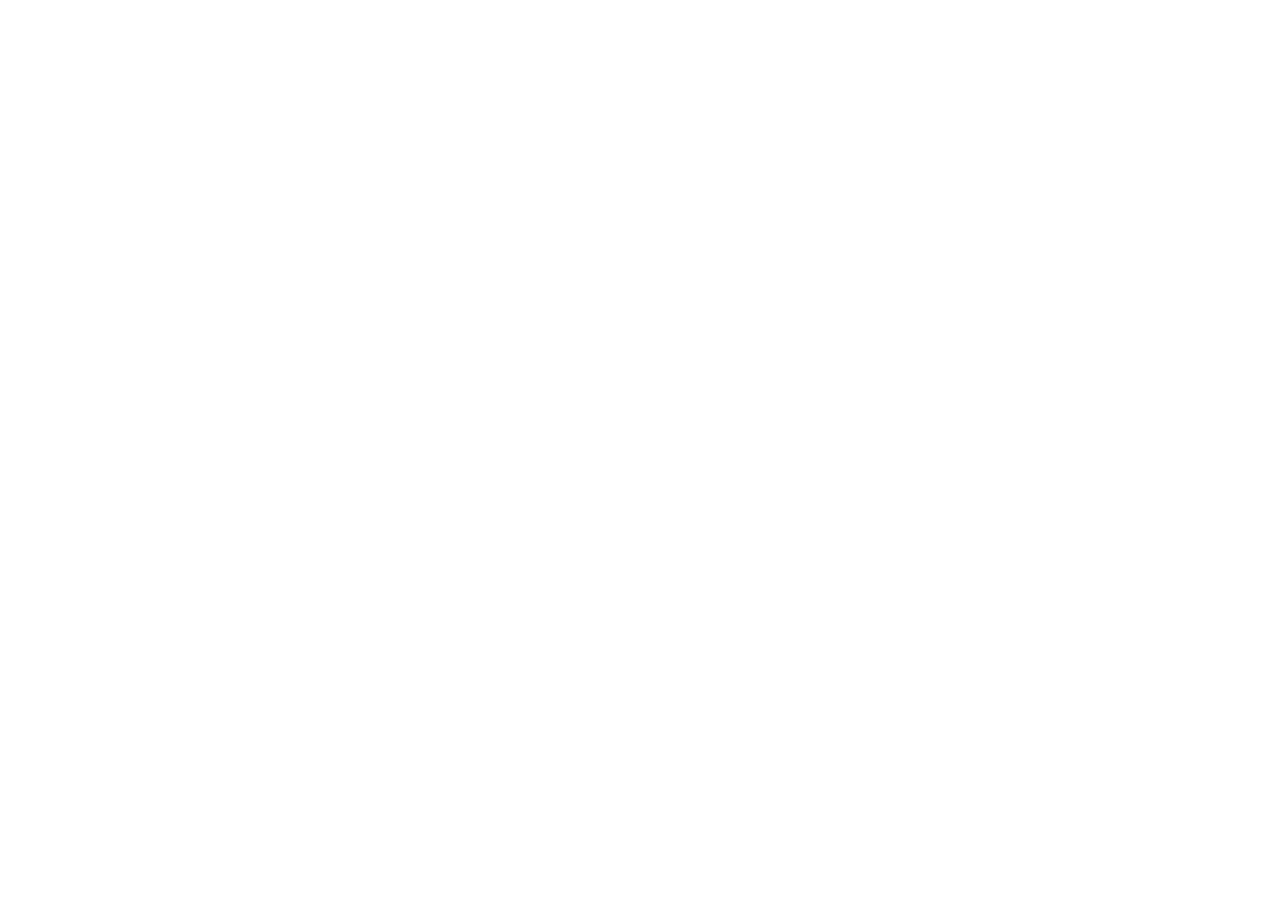
==== index.html @ fedc886f "Add SKIN OS index (truncated test)" ====
<!DOCTYPE html>
<html lang="en">
<head>
<meta charset="UTF-8">
<meta name="viewport" content="width=device-width, initial-scale=1.0">
<title>SKIN OS — Startup Operating System</title>
<link href="https://fonts.googleapis.com/css2?family=DM+Mono:wght@300;400;500&family=Cormorant+Garamond:ital,wght@0,400;0,600;1,400;1,600&family=Syne:wght@400;500;600;700;800&display=swap" rel="stylesheet">
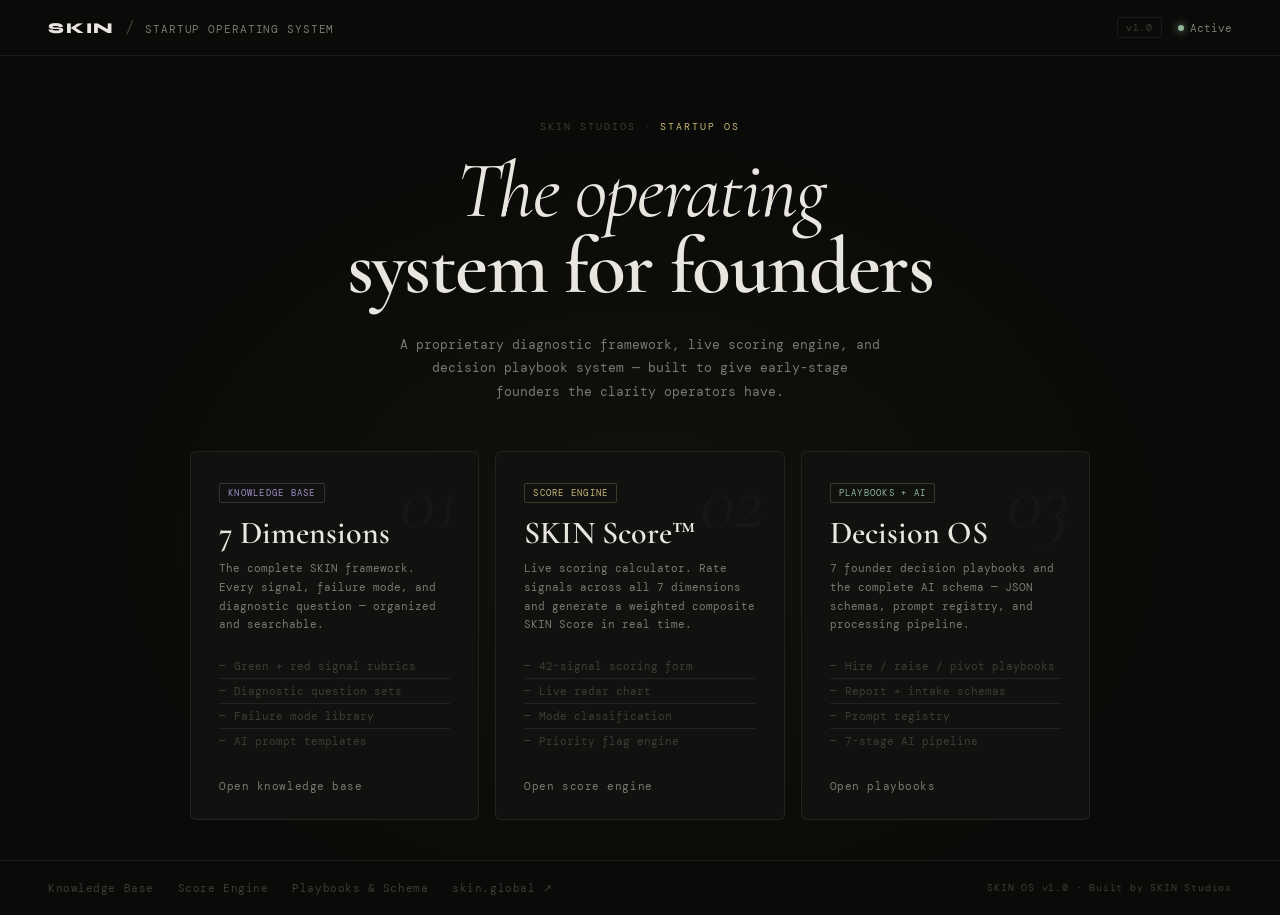
==== commit 368aca75: "Added SKIN OS v1.0" ====
--- a/index.html
+++ b/index.html
@@ -5,3 +5,270 @@
 <meta name="viewport" content="width=device-width, initial-scale=1.0">
 <title>SKIN OS — Startup Operating System</title>
 <link href="https://fonts.googleapis.com/css2?family=DM+Mono:wght@300;400;500&family=Cormorant+Garamond:ital,wght@0,400;0,600;1,400;1,600&family=Syne:wght@400;500;600;700;800&display=swap" rel="stylesheet">
+<style>
+:root {
+  --bg: #0a0a08;
+  --bg2: #111110;
+  --bg3: #1a1a18;
+  --border: rgba(255,255,255,0.07);
+  --border-h: rgba(255,255,255,0.15);
+  --text: #e8e6df;
+  --text-muted: #7a786f;
+  --text-dim: #3d3c38;
+  --accent: #c8b87a;
+  --accent2: #8fb89a;
+  --accent3: #a08fc8;
+  --mono: 'DM Mono', monospace;
+  --serif: 'Cormorant Garamond', serif;
+  --sans: 'Syne', sans-serif;
+}
+*, *::before, *::after { box-sizing: border-box; margin: 0; padding: 0; }
+
+body {
+  background: var(--bg);
+  color: var(--text);
+  font-family: var(--mono);
+  min-height: 100vh;
+  display: flex;
+  flex-direction: column;
+}
+
+/* ── TOPBAR ── */
+.topbar {
+  display: flex; align-items: center; justify-content: space-between;
+  padding: 0 48px; height: 56px;
+  border-bottom: 1px solid var(--border);
+  flex-shrink: 0;
+}
+.brand { display: flex; align-items: baseline; gap: 10px; }
+.brand .logo { font-family: var(--sans); font-weight: 800; font-size: 15px; letter-spacing: 0.12em; }
+.brand .sep { color: var(--text-dim); }
+.brand .label { font-size: 11px; color: var(--text-muted); letter-spacing: 0.08em; text-transform: uppercase; }
+.topbar-meta { display: flex; align-items: center; gap: 16px; }
+.meta-tag { font-size: 10px; color: var(--text-dim); border: 1px solid var(--border); padding: 3px 8px; border-radius: 2px; letter-spacing: 0.08em; }
+.status { display: flex; align-items: center; gap: 6px; font-size: 11px; color: var(--text-muted); }
+.status-dot { width: 6px; height: 6px; border-radius: 50%; background: var(--accent2); box-shadow: 0 0 8px var(--accent2); animation: pulse 2.5s ease-in-out infinite; }
+@keyframes pulse { 0%,100%{opacity:1} 50%{opacity:.3} }
+
+/* ── HERO ── */
+.hero {
+  flex: 1; display: flex; flex-direction: column;
+  align-items: center; justify-content: center;
+  padding: 64px 48px 40px;
+  text-align: center;
+  position: relative; overflow: hidden;
+}
+
+.hero::before {
+  content: '';
+  position: absolute; inset: 0;
+  background: radial-gradient(ellipse at 50% 60%, rgba(200,184,122,0.04) 0%, transparent 60%);
+  pointer-events: none;
+}
+
+.hero-eyebrow {
+  font-family: var(--mono); font-size: 10px; letter-spacing: 0.2em;
+  color: var(--text-dim); text-transform: uppercase; margin-bottom: 20px;
+}
+.hero-eyebrow span { color: var(--accent); }
+
+.hero-title {
+  font-family: var(--serif); font-size: 80px; font-weight: 400;
+  font-style: italic; line-height: 0.95;
+  letter-spacing: -0.02em; margin-bottom: 28px;
+  position: relative; z-index: 1;
+}
+
+.hero-title strong {
+  font-weight: 600; font-style: normal;
+  display: block;
+}
+
+.hero-sub {
+  font-family: var(--mono); font-size: 13px; color: var(--text-muted);
+  max-width: 480px; line-height: 1.8; margin-bottom: 48px;
+  position: relative; z-index: 1;
+}
+
+/* ── OS MODULES ── */
+.modules {
+  display: grid; grid-template-columns: repeat(3, 1fr);
+  gap: 16px; width: 100%; max-width: 900px;
+  position: relative; z-index: 1;
+}
+
+.module {
+  background: var(--bg2); border: 1px solid var(--border);
+  border-radius: 6px; padding: 28px 28px 24px;
+  text-decoration: none; color: inherit;
+  transition: border-color 0.2s, background 0.2s;
+  display: block; text-align: left;
+  position: relative; overflow: hidden;
+}
+.module::before {
+  content: attr(data-num);
+  position: absolute; right: 20px; top: 10px;
+  font-family: var(--serif); font-size: 80px; font-style: italic;
+  color: rgba(255,255,255,0.025); line-height: 1;
+  pointer-events: none;
+}
+.module:hover {
+  border-color: var(--border-h);
+  background: var(--bg3);
+}
+.module:hover .module-arrow { opacity: 1; transform: translateX(0); }
+
+.mod-tag {
+  font-size: 9px; letter-spacing: 0.14em; text-transform: uppercase;
+  margin-bottom: 14px; display: inline-block;
+  padding: 3px 8px; border-radius: 2px; border: 1px solid var(--border);
+}
+.tag-1 { color: var(--accent3); border-color: rgba(160,143,200,0.25); }
+.tag-2 { color: var(--accent); border-color: rgba(200,184,122,0.25); }
+.tag-3 { color: var(--accent2); border-color: rgba(143,184,154,0.25); }
+
+.mod-title {
+  font-family: var(--serif); font-size: 32px; font-weight: 600;
+  line-height: 1; margin-bottom: 10px;
+}
+.mod-desc {
+  font-family: var(--mono); font-size: 11px; color: var(--text-muted);
+  line-height: 1.7; margin-bottom: 20px;
+}
+
+.mod-features { list-style: none; margin-bottom: 24px; }
+.mod-features li {
+  font-size: 11px; color: var(--text-dim);
+  padding: 5px 0; border-bottom: 1px solid var(--border);
+  display: flex; gap: 8px; align-items: center;
+}
+.mod-features li:last-child { border-bottom: none; }
+.mod-features li::before { content: '—'; color: var(--text-dim); flex-shrink: 0; }
+
+.module-cta {
+  display: flex; align-items: center; justify-content: space-between;
+}
+.cta-label {
+  font-size: 11px; color: var(--text-muted); letter-spacing: 0.05em;
+}
+.module-arrow {
+  font-size: 14px; color: var(--text-dim);
+  opacity: 0; transform: translateX(-4px);
+  transition: all 0.2s;
+}
+
+/* ── BOTTOM BAR ── */
+.bottom-bar {
+  border-top: 1px solid var(--border);
+  padding: 20px 48px;
+  display: flex; align-items: center; justify-content: space-between;
+  flex-shrink: 0;
+}
+.bottom-links { display: flex; gap: 24px; }
+.bottom-links a {
+  font-size: 11px; color: var(--text-dim); text-decoration: none;
+  letter-spacing: 0.05em; transition: color 0.15s;
+}
+.bottom-links a:hover { color: var(--text-muted); }
+.version { font-size: 10px; color: var(--text-dim); letter-spacing: 0.08em; }
+
+/* Responsive */
+@media (max-width: 820px) {
+  .modules { grid-template-columns: 1fr; }
+  .hero-title { font-size: 52px; }
+  .topbar { padding: 0 24px; }
+  .hero { padding: 40px 24px 32px; }
+  .bottom-bar { padding: 16px 24px; flex-direction: column; gap: 12px; text-align: center; }
+}
+</style>
+</head>
+<body>
+
+<header class="topbar">
+  <div class="brand">
+    <span class="logo">SKIN</span>
+    <span class="sep">/</span>
+    <span class="label">Startup Operating System</span>
+  </div>
+  <div class="topbar-meta">
+    <span class="meta-tag">v1.0</span>
+    <div class="status">
+      <div class="status-dot"></div>
+      <span>Active</span>
+    </div>
+  </div>
+</header>
+
+<main class="hero">
+  <div class="hero-eyebrow">SKIN STUDIOS · <span>Startup OS</span></div>
+  <h1 class="hero-title">
+    The operating<br>
+    <strong>system for founders</strong>
+  </h1>
+  <p class="hero-sub">A proprietary diagnostic framework, live scoring engine, and decision playbook system — built to give early-stage founders the clarity operators have.</p>
+
+  <div class="modules">
+
+    <a href="skin-knowledge-base.html" class="module" data-num="01">
+      <div class="mod-tag tag-1">Knowledge Base</div>
+      <div class="mod-title">7 Dimensions</div>
+      <div class="mod-desc">The complete SKIN framework. Every signal, failure mode, and diagnostic question — organized and searchable.</div>
+      <ul class="mod-features">
+        <li>Green + red signal rubrics</li>
+        <li>Diagnostic question sets</li>
+        <li>Failure mode library</li>
+        <li>AI prompt templates</li>
+      </ul>
+      <div class="module-cta">
+        <span class="cta-label">Open knowledge base</span>
+        <span class="module-arrow">→</span>
+      </div>
+    </a>
+
+    <a href="skin-score-engine.html" class="module" data-num="02">
+      <div class="mod-tag tag-2">Score Engine</div>
+      <div class="mod-title">SKIN Score™</div>
+      <div class="mod-desc">Live scoring calculator. Rate signals across all 7 dimensions and generate a weighted composite SKIN Score in real time.</div>
+      <ul class="mod-features">
+        <li>42-signal scoring form</li>
+        <li>Live radar chart</li>
+        <li>Mode classification</li>
+        <li>Priority flag engine</li>
+      </ul>
+      <div class="module-cta">
+        <span class="cta-label">Open score engine</span>
+        <span class="module-arrow">→</span>
+      </div>
+    </a>
+
+    <a href="skin-playbooks-schema.html" class="module" data-num="03">
+      <div class="mod-tag tag-3">Playbooks + AI</div>
+      <div class="mod-title">Decision OS</div>
+      <div class="mod-desc">7 founder decision playbooks and the complete AI schema — JSON schemas, prompt registry, and processing pipeline.</div>
+      <ul class="mod-features">
+        <li>Hire / raise / pivot playbooks</li>
+        <li>Report + intake schemas</li>
+        <li>Prompt registry</li>
+        <li>7-stage AI pipeline</li>
+      </ul>
+      <div class="module-cta">
+        <span class="cta-label">Open playbooks</span>
+        <span class="module-arrow">→</span>
+      </div>
+    </a>
+
+  </div>
+</main>
+
+<footer class="bottom-bar">
+  <div class="bottom-links">
+    <a href="skin-knowledge-base.html">Knowledge Base</a>
+    <a href="skin-score-engine.html">Score Engine</a>
+    <a href="skin-playbooks-schema.html">Playbooks & Schema</a>
+    <a href="https://skin.global" target="_blank">skin.global ↗</a>
+  </div>
+  <div class="version">SKIN OS v1.0 · Built by SKIN Studios</div>
+</footer>
+
+</body>
+</html>
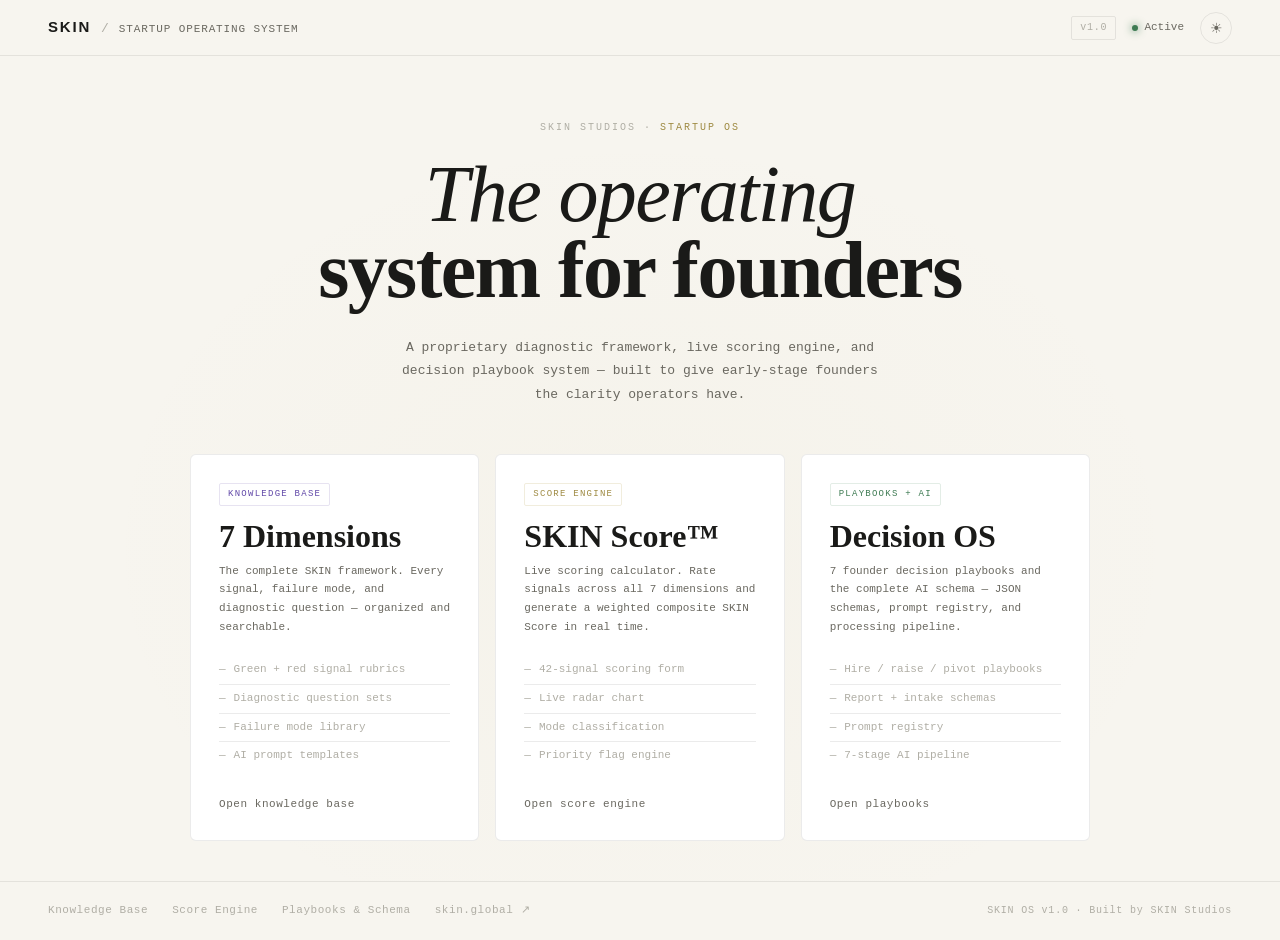
==== commit be6e9334: "Add files via upload Version 1.1" ====
--- a/index.html
+++ b/index.html
@@ -1,27 +1,12 @@
 <!DOCTYPE html>
 <html lang="en">
 <head>
+<link rel="stylesheet" href="skin-os.css">
 <meta charset="UTF-8">
 <meta name="viewport" content="width=device-width, initial-scale=1.0">
 <title>SKIN OS — Startup Operating System</title>
-<link href="https://fonts.googleapis.com/css2?family=DM+Mono:wght@300;400;500&family=Cormorant+Garamond:ital,wght@0,400;0,600;1,400;1,600&family=Syne:wght@400;500;600;700;800&display=swap" rel="stylesheet">
 <style>
-:root {
-  --bg: #0a0a08;
-  --bg2: #111110;
-  --bg3: #1a1a18;
-  --border: rgba(255,255,255,0.07);
-  --border-h: rgba(255,255,255,0.15);
-  --text: #e8e6df;
-  --text-muted: #7a786f;
-  --text-dim: #3d3c38;
-  --accent: #c8b87a;
-  --accent2: #8fb89a;
-  --accent3: #a08fc8;
-  --mono: 'DM Mono', monospace;
-  --serif: 'Cormorant Garamond', serif;
-  --sans: 'Syne', sans-serif;
-}
+
 *, *::before, *::after { box-sizing: border-box; margin: 0; padding: 0; }
 
 body {
@@ -270,5 +255,6 @@
   <div class="version">SKIN OS v1.0 · Built by SKIN Studios</div>
 </footer>
 
+<script src="skin-os.js"></script>
 </body>
 </html>
--- a/skin-os.css
+++ b/skin-os.css
@@ -0,0 +1,608 @@
+/* ============================================================
+   SKIN OS — Shared Design System
+   skin-os.css · v1.1
+
+   HOW TO CUSTOMIZE
+   ─────────────────
+   Edit the CSS variables inside :root (dark mode defaults)
+   and :root.day (light mode overrides) below.
+   Everything in the OS inherits from these tokens.
+
+   SECTIONS
+   ─────────
+   1. Design Tokens (colors, type, spacing)
+   2. Light mode overrides
+   3. Typography & font import
+   4. Base reset
+   5. Layout primitives (shell, topbar, sidebar)
+   6. Topbar components
+   7. Sidebar components
+   8. Content cards (shared across all pages)
+   9. Buttons & chips
+   10. Scrollbar
+   11. Day/Night toggle widget
+   12. Animations & transitions
+   ============================================================ */
+
+
+/* ── 1. DESIGN TOKENS — Dark mode (default) ── */
+:root {
+
+  /* ── Backgrounds ──────────────────────────────
+     bg:  page background
+     bg2: card / panel surface
+     bg3: inset / nested surface
+     bg4: input / slider track              */
+  --bg:  #0a0a08;
+  --bg2: #111110;
+  --bg3: #1a1a18;
+  --bg4: #202020;
+
+  /* ── Borders ────────────────────────────────── */
+  --border:        rgba(255,255,255,0.07);
+  --border-h:      rgba(255,255,255,0.14);
+  --border-active: rgba(255,255,255,0.22);
+
+  /* ── Text ───────────────────────────────────── */
+  --text:       #e8e6df;
+  --text-muted: #7a786f;
+  --text-dim:   #3d3c38;
+
+  /* ── Accent palette ─────────────────────────
+     accent:  gold — primary highlights, active states
+     accent2: sage green — positive signals, success
+     accent3: soft violet — AI layer, schema, prompts  */
+  --accent:  #c8b87a;
+  --accent2: #8fb89a;
+  --accent3: #a08fc8;
+
+  /* ── Scoring colors ─────────────────────────── */
+  --score-high: #8fb89a;
+  --score-mid:  #c8b87a;
+  --score-low:  #c88a7a;
+  --danger:     #c88a7a;
+
+  /* ── Typography ─────────────────────────────── */
+  --mono:  'DM Mono', monospace;
+  --serif: 'Cormorant Garamond', serif;
+  --sans:  'Syne', sans-serif;
+
+  /* ── Spacing & radius ───────────────────────── */
+  --radius-sm: 2px;
+  --radius-md: 4px;
+  --radius-lg: 8px;
+
+  /* ── Topbar height ──────────────────────────── */
+  --topbar-h: 56px;
+
+  /* ── Sidebar width ──────────────────────────── */
+  --sidebar-w: 260px;
+
+  /* ── Transitions ────────────────────────────── */
+  --ease: 0.18s ease;
+}
+
+
+/* ── 2. LIGHT MODE OVERRIDES ── */
+/* Applied when user clicks the toggle (adds .day to <html>)
+   OR when OS prefers light and no manual choice is set.    */
+
+@media (prefers-color-scheme: light) {
+  :root:not(.dark) {
+    --bg:  #f7f5ef;
+    --bg2: #ffffff;
+    --bg3: #f0ede5;
+    --bg4: #e8e5dc;
+
+    --border:        rgba(0,0,0,0.08);
+    --border-h:      rgba(0,0,0,0.16);
+    --border-active: rgba(0,0,0,0.28);
+
+    --text:       #1a1a18;
+    --text-muted: #6a6860;
+    --text-dim:   #b0ae a5;
+
+    --accent:  #9e8a42;
+    --accent2: #3d7a52;
+    --accent3: #6148a8;
+
+    --score-high: #3d7a52;
+    --score-mid:  #9e8a42;
+    --score-low:  #a04830;
+    --danger:     #a04830;
+  }
+}
+
+/* Manual day class (set by JS toggle regardless of OS pref) */
+:root.day {
+  --bg:  #f7f5ef;
+  --bg2: #ffffff;
+  --bg3: #f0ede5;
+  --bg4: #e8e5dc;
+
+  --border:        rgba(0,0,0,0.08);
+  --border-h:      rgba(0,0,0,0.16);
+  --border-active: rgba(0,0,0,0.28);
+
+  --text:       #1a1a18;
+  --text-muted: #6a6860;
+  --text-dim:   #b0aea5;
+
+  --accent:  #9e8a42;
+  --accent2: #3d7a52;
+  --accent3: #6148a8;
+
+  --score-high: #3d7a52;
+  --score-mid:  #9e8a42;
+  --score-low:  #a04830;
+  --danger:     #a04830;
+}
+
+/* Manual dark class (overrides OS light preference) */
+:root.dark {
+  --bg:  #0a0a08;
+  --bg2: #111110;
+  --bg3: #1a1a18;
+  --bg4: #202020;
+
+  --border:        rgba(255,255,255,0.07);
+  --border-h:      rgba(255,255,255,0.14);
+  --border-active: rgba(255,255,255,0.22);
+
+  --text:       #e8e6df;
+  --text-muted: #7a786f;
+  --text-dim:   #3d3c38;
+
+  --accent:  #c8b87a;
+  --accent2: #8fb89a;
+  --accent3: #a08fc8;
+
+  --score-high: #8fb89a;
+  --score-mid:  #c8b87a;
+  --score-low:  #c88a7a;
+  --danger:     #c88a7a;
+}
+
+
+/* ── 3. FONT IMPORT ── */
+@import url('https://fonts.googleapis.com/css2?family=DM+Mono:ital,wght@0,300;0,400;0,500;1,400&family=Cormorant+Garamond:ital,wght@0,400;0,600;1,400;1,600&family=Syne:wght@400;500;600;700;800&display=swap');
+
+
+/* ── 4. BASE RESET ── */
+*, *::before, *::after {
+  box-sizing: border-box;
+  margin: 0;
+  padding: 0;
+}
+
+html {
+  color-scheme: dark light;
+}
+
+body {
+  background: var(--bg);
+  color: var(--text);
+  font-family: var(--mono);
+  font-size: 13px;
+  line-height: 1.6;
+  min-height: 100vh;
+  overflow-x: hidden;
+  transition: background var(--ease), color var(--ease);
+}
+
+a {
+  color: inherit;
+  text-decoration: none;
+}
+
+
+/* ── 5. LAYOUT PRIMITIVES ── */
+
+/* Three-column shell: sidebar | main | (optional right panel) */
+.shell {
+  display: grid;
+  grid-template-columns: var(--sidebar-w) 1fr;
+  grid-template-rows: var(--topbar-h) 1fr;
+  height: 100vh;
+  overflow: hidden;
+}
+
+/* Full-bleed two-column variant */
+.shell-full {
+  display: grid;
+  grid-template-columns: 1fr;
+  grid-template-rows: var(--topbar-h) 1fr;
+  height: 100vh;
+}
+
+
+/* ── 6. TOPBAR ── */
+.topbar {
+  grid-column: 1 / -1;
+  display: flex;
+  align-items: center;
+  justify-content: space-between;
+  padding: 0 28px;
+  height: var(--topbar-h);
+  border-bottom: 1px solid var(--border);
+  background: var(--bg);
+  position: sticky;
+  top: 0;
+  z-index: 100;
+  transition: background var(--ease), border-color var(--ease);
+}
+
+/* Brand / logo lockup — wraps in an <a> for home link */
+.brand,
+.topbar-brand {
+  display: flex;
+  align-items: baseline;
+  gap: 10px;
+  transition: opacity var(--ease);
+}
+
+.brand:hover,
+.topbar-brand:hover {
+  opacity: 0.72;
+}
+
+.logo {
+  font-family: var(--sans);
+  font-weight: 800;
+  font-size: 15px;
+  letter-spacing: 0.12em;
+  color: var(--text);
+}
+
+.sep,
+.divider {
+  color: var(--text-dim);
+}
+
+.label,
+.subtitle {
+  font-family: var(--mono);
+  font-size: 11px;
+  color: var(--text-muted);
+  letter-spacing: 0.08em;
+  text-transform: uppercase;
+}
+
+.topbar-meta,
+.topbar-actions,
+.topbar-right {
+  display: flex;
+  align-items: center;
+  gap: 14px;
+}
+
+
+/* ── 7. SIDEBAR ── */
+.sidebar {
+  border-right: 1px solid var(--border);
+  overflow-y: auto;
+  padding: 20px 0;
+  background: var(--bg);
+  transition: background var(--ease), border-color var(--ease);
+}
+
+.sidebar-section-label,
+.sb-section {
+  font-family: var(--mono);
+  font-size: 9px;
+  letter-spacing: 0.16em;
+  color: var(--text-dim);
+  text-transform: uppercase;
+  padding: 0 18px 8px;
+  margin-top: 6px;
+}
+
+.sidebar-divider,
+.sb-divider {
+  height: 1px;
+  background: var(--border);
+  margin: 10px 0;
+}
+
+/* Sidebar nav items */
+.dim-nav-item,
+.sb-item {
+  display: flex;
+  align-items: flex-start;
+  gap: 12px;
+  padding: 10px 18px;
+  cursor: pointer;
+  border-left: 2px solid transparent;
+  transition: background var(--ease), border-color var(--ease);
+}
+
+.dim-nav-item:hover,
+.sb-item:hover {
+  background: var(--bg2);
+}
+
+.dim-nav-item.active,
+.sb-item.active {
+  background: var(--bg2);
+  border-left-color: var(--accent);
+}
+
+.dim-index,
+.sb-icon {
+  font-family: var(--mono);
+  font-size: 10px;
+  color: var(--text-dim);
+  min-width: 18px;
+  padding-top: 2px;
+}
+
+.dim-nav-item.active .dim-index,
+.sb-item.active .sb-icon {
+  color: var(--accent);
+}
+
+.dim-name,
+.sb-name {
+  font-family: var(--sans);
+  font-size: 12px;
+  font-weight: 500;
+  color: var(--text-muted);
+}
+
+.dim-nav-item.active .dim-name,
+.sb-item.active .sb-name {
+  color: var(--text);
+}
+
+.sb-desc {
+  font-size: 10px;
+  color: var(--text-dim);
+  margin-top: 1px;
+}
+
+/* Sidebar auxiliary items */
+.sidebar-aux-item {
+  display: flex;
+  align-items: center;
+  gap: 10px;
+  padding: 8px 18px;
+  cursor: pointer;
+  color: var(--text-dim);
+  font-size: 11px;
+  transition: color var(--ease);
+  border-left: 2px solid transparent;
+}
+
+.sidebar-aux-item:hover {
+  color: var(--text-muted);
+}
+
+.sidebar-aux-item.active {
+  color: var(--text-muted);
+  border-left-color: var(--accent);
+  background: var(--bg2);
+}
+
+
+/* ── 8. SHARED CONTENT CARDS ── */
+
+/* Score / signal badges */
+.dim-score-badge,
+.score-badge {
+  font-family: var(--mono);
+  font-size: 10px;
+  padding: 2px 6px;
+  border-radius: var(--radius-sm);
+}
+
+.score-h { background: rgba(143,184,154,0.12); color: var(--score-high); }
+.score-m { background: rgba(200,184,122,0.12); color: var(--score-mid); }
+.score-l { background: rgba(200,138,122,0.12); color: var(--score-low); }
+
+.tag-green { background: rgba(143,184,154,0.12); color: var(--score-high); border-radius: var(--radius-sm); padding: 2px 6px; font-size: 9px; }
+.tag-amber { background: rgba(200,184,122,0.12); color: var(--score-mid);  border-radius: var(--radius-sm); padding: 2px 6px; font-size: 9px; }
+.tag-red   { background: rgba(200,138,122,0.12); color: var(--score-low);  border-radius: var(--radius-sm); padding: 2px 6px; font-size: 9px; }
+
+/* Main content area */
+.main {
+  overflow-y: auto;
+  background: var(--bg);
+  transition: background var(--ease);
+}
+
+/* Panel / view animation */
+.dim-panel,
+.view {
+  display: none;
+}
+
+.dim-panel.active,
+.view.active {
+  display: block;
+  animation: skinFadeUp 0.2s ease;
+}
+
+@keyframes skinFadeUp {
+  from { opacity: 0; transform: translateY(6px); }
+  to   { opacity: 1; transform: translateY(0); }
+}
+
+/* Status dot */
+.status-dot {
+  width: 6px;
+  height: 6px;
+  border-radius: 50%;
+  background: var(--accent2);
+  box-shadow: 0 0 8px var(--accent2);
+  animation: skinPulse 2.5s ease-in-out infinite;
+}
+
+@keyframes skinPulse {
+  0%, 100% { opacity: 1; }
+  50%       { opacity: 0.3; }
+}
+
+/* Version / meta chips */
+.version-tag,
+.meta-chip,
+.chip {
+  font-family: var(--mono);
+  font-size: 10px;
+  color: var(--text-dim);
+  border: 1px solid var(--border);
+  padding: 3px 8px;
+  border-radius: var(--radius-sm);
+  letter-spacing: 0.08em;
+  transition: border-color var(--ease), color var(--ease);
+}
+
+.meta-chip {
+  display: flex;
+  align-items: center;
+  gap: 6px;
+  color: var(--text-muted);
+}
+
+.meta-chip .dot {
+  width: 5px;
+  height: 5px;
+  border-radius: 50%;
+}
+
+
+/* ── 9. BUTTONS ── */
+.btn-ghost {
+  font-family: var(--mono);
+  font-size: 11px;
+  color: var(--text-muted);
+  border: 1px solid var(--border);
+  padding: 6px 14px;
+  border-radius: var(--radius-sm);
+  cursor: pointer;
+  background: none;
+  transition: border-color var(--ease), color var(--ease);
+  letter-spacing: 0.05em;
+}
+
+.btn-ghost:hover {
+  border-color: var(--border-h);
+  color: var(--text);
+}
+
+.btn-primary {
+  font-family: var(--mono);
+  font-size: 11px;
+  color: var(--bg);
+  background: var(--accent);
+  border: none;
+  padding: 6px 16px;
+  border-radius: var(--radius-sm);
+  cursor: pointer;
+  transition: opacity var(--ease);
+  letter-spacing: 0.05em;
+  font-weight: 500;
+}
+
+.btn-primary:hover {
+  opacity: 0.85;
+}
+
+
+/* ── 10. SCROLLBAR ── */
+.scrollbar-thin {
+  scrollbar-width: thin;
+  scrollbar-color: var(--bg3) transparent;
+}
+
+.scrollbar-thin::-webkit-scrollbar {
+  width: 4px;
+}
+
+.scrollbar-thin::-webkit-scrollbar-track {
+  background: transparent;
+}
+
+.scrollbar-thin::-webkit-scrollbar-thumb {
+  background: var(--bg4);
+  border-radius: 2px;
+}
+
+
+/* ── 11. DAY / NIGHT TOGGLE WIDGET ── */
+/*
+  Usage: add this anywhere in the topbar HTML:
+  <button class="theme-toggle" id="theme-toggle" aria-label="Toggle day/night mode">
+    <span class="toggle-icon">◐</span>
+  </button>
+
+  The JS in skin-os.js handles the click and persists the preference.
+*/
+
+.theme-toggle {
+  display: flex;
+  align-items: center;
+  justify-content: center;
+  width: 32px;
+  height: 32px;
+  border-radius: 50%;
+  border: 1px solid var(--border);
+  background: none;
+  cursor: pointer;
+  transition: border-color var(--ease), background var(--ease), transform 0.3s ease;
+  color: var(--text-muted);
+  font-size: 14px;
+  flex-shrink: 0;
+}
+
+.theme-toggle:hover {
+  border-color: var(--border-h);
+  background: var(--bg2);
+  color: var(--text);
+}
+
+.theme-toggle:active {
+  transform: rotate(180deg);
+}
+
+/* Icons: show sun in dark mode, moon in light mode */
+.theme-toggle .icon-sun  { display: none; }
+.theme-toggle .icon-moon { display: block; }
+
+:root.day .theme-toggle .icon-sun  { display: block; }
+:root.day .theme-toggle .icon-moon { display: none; }
+
+/* Smooth mode transition on all backgrounds */
+body,
+.topbar,
+.sidebar,
+.main,
+.content-card,
+.playbook-card,
+.schema-card,
+.dim-overview-card,
+.module,
+.overview-hero,
+.panel-header,
+.page-header {
+  transition:
+    background var(--ease),
+    border-color var(--ease),
+    color var(--ease);
+}
+
+
+/* ── 12. RESPONSIVE ── */
+@media (max-width: 820px) {
+  .shell {
+    grid-template-columns: 1fr;
+    grid-template-rows: var(--topbar-h) 1fr;
+  }
+
+  .sidebar {
+    display: none;
+  }
+
+  .topbar {
+    padding: 0 20px;
+  }
+}
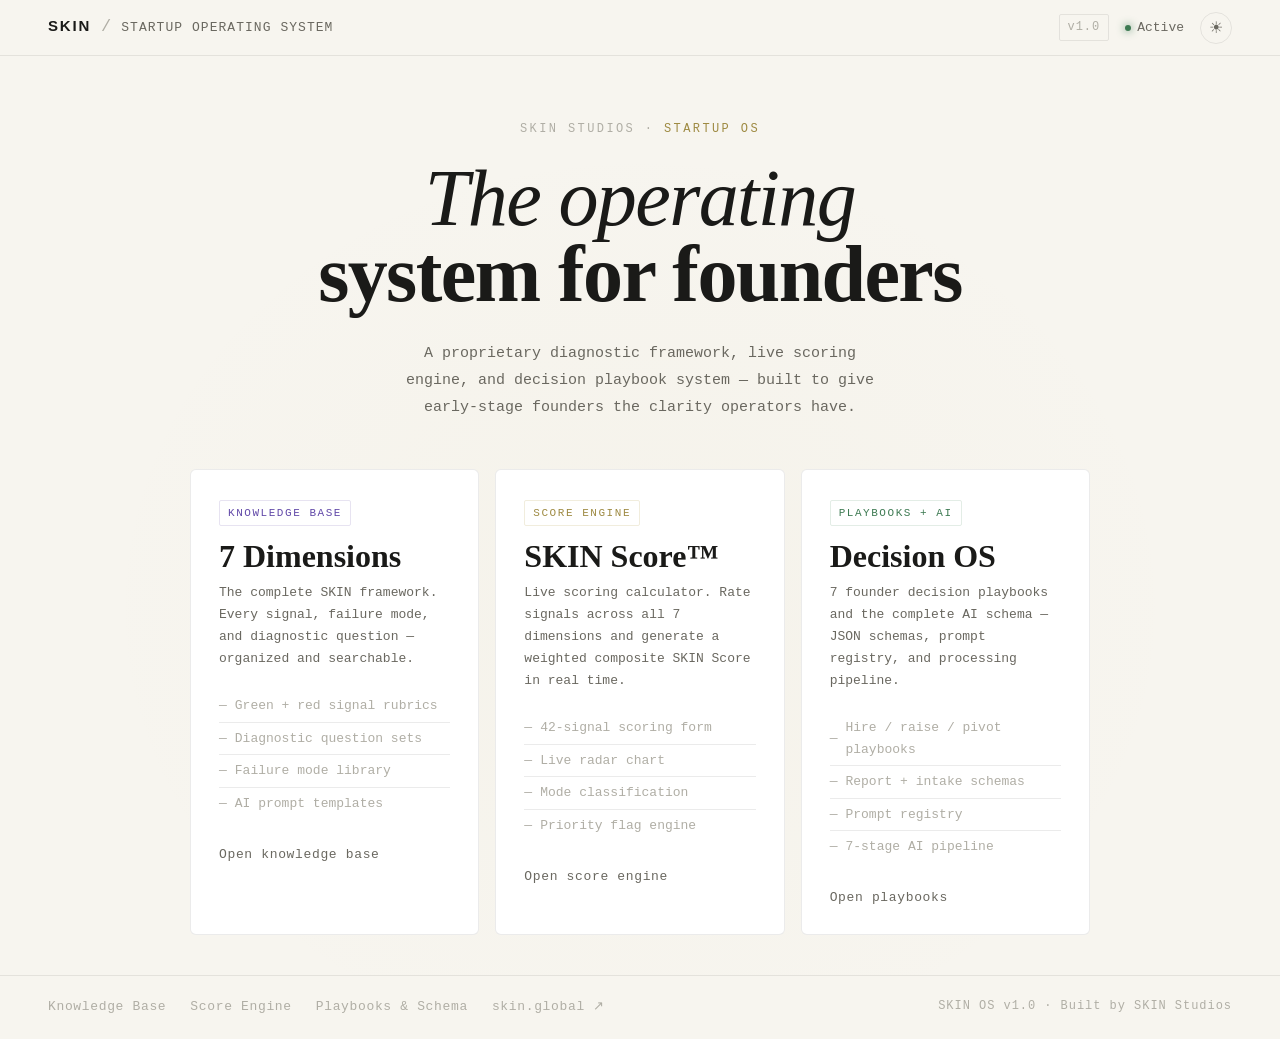
==== commit f26fe924: "Add files via upload * Mobile friendly * Increased font size * Changed bugs" ====
--- a/index.html
+++ b/index.html
@@ -28,10 +28,10 @@
 .brand { display: flex; align-items: baseline; gap: 10px; }
 .brand .logo { font-family: var(--sans); font-weight: 800; font-size: 15px; letter-spacing: 0.12em; }
 .brand .sep { color: var(--text-dim); }
-.brand .label { font-size: 11px; color: var(--text-muted); letter-spacing: 0.08em; text-transform: uppercase; }
+.brand .label { font-size: 13px; color: var(--text-muted); letter-spacing: 0.08em; text-transform: uppercase; }
 .topbar-meta { display: flex; align-items: center; gap: 16px; }
-.meta-tag { font-size: 10px; color: var(--text-dim); border: 1px solid var(--border); padding: 3px 8px; border-radius: 2px; letter-spacing: 0.08em; }
-.status { display: flex; align-items: center; gap: 6px; font-size: 11px; color: var(--text-muted); }
+.meta-tag { font-size: 12px; color: var(--text-dim); border: 1px solid var(--border); padding: 3px 8px; border-radius: 2px; letter-spacing: 0.08em; }
+.status { display: flex; align-items: center; gap: 6px; font-size: 13px; color: var(--text-muted); }
 .status-dot { width: 6px; height: 6px; border-radius: 50%; background: var(--accent2); box-shadow: 0 0 8px var(--accent2); animation: pulse 2.5s ease-in-out infinite; }
 @keyframes pulse { 0%,100%{opacity:1} 50%{opacity:.3} }
 
@@ -52,7 +52,7 @@
 }
 
 .hero-eyebrow {
-  font-family: var(--mono); font-size: 10px; letter-spacing: 0.2em;
+  font-family: var(--mono); font-size: 12px; letter-spacing: 0.2em;
   color: var(--text-dim); text-transform: uppercase; margin-bottom: 20px;
 }
 .hero-eyebrow span { color: var(--accent); }
@@ -70,7 +70,7 @@
 }
 
 .hero-sub {
-  font-family: var(--mono); font-size: 13px; color: var(--text-muted);
+  font-family: var(--mono); font-size: 15px; color: var(--text-muted);
   max-width: 480px; line-height: 1.8; margin-bottom: 48px;
   position: relative; z-index: 1;
 }
@@ -104,7 +104,7 @@
 .module:hover .module-arrow { opacity: 1; transform: translateX(0); }
 
 .mod-tag {
-  font-size: 9px; letter-spacing: 0.14em; text-transform: uppercase;
+  font-size: 11px; letter-spacing: 0.14em; text-transform: uppercase;
   margin-bottom: 14px; display: inline-block;
   padding: 3px 8px; border-radius: 2px; border: 1px solid var(--border);
 }
@@ -117,13 +117,13 @@
   line-height: 1; margin-bottom: 10px;
 }
 .mod-desc {
-  font-family: var(--mono); font-size: 11px; color: var(--text-muted);
+  font-family: var(--mono); font-size: 13px; color: var(--text-muted);
   line-height: 1.7; margin-bottom: 20px;
 }
 
 .mod-features { list-style: none; margin-bottom: 24px; }
 .mod-features li {
-  font-size: 11px; color: var(--text-dim);
+  font-size: 13px; color: var(--text-dim);
   padding: 5px 0; border-bottom: 1px solid var(--border);
   display: flex; gap: 8px; align-items: center;
 }
@@ -134,7 +134,7 @@
   display: flex; align-items: center; justify-content: space-between;
 }
 .cta-label {
-  font-size: 11px; color: var(--text-muted); letter-spacing: 0.05em;
+  font-size: 13px; color: var(--text-muted); letter-spacing: 0.05em;
 }
 .module-arrow {
   font-size: 14px; color: var(--text-dim);
@@ -151,11 +151,11 @@
 }
 .bottom-links { display: flex; gap: 24px; }
 .bottom-links a {
-  font-size: 11px; color: var(--text-dim); text-decoration: none;
+  font-size: 13px; color: var(--text-dim); text-decoration: none;
   letter-spacing: 0.05em; transition: color 0.15s;
 }
 .bottom-links a:hover { color: var(--text-muted); }
-.version { font-size: 10px; color: var(--text-dim); letter-spacing: 0.08em; }
+.version { font-size: 12px; color: var(--text-dim); letter-spacing: 0.08em; }
 
 /* Responsive */
 @media (max-width: 820px) {
--- a/skin-os.css
+++ b/skin-os.css
@@ -183,8 +183,8 @@
   background: var(--bg);
   color: var(--text);
   font-family: var(--mono);
-  font-size: 13px;
-  line-height: 1.6;
+  font-size: 17px;
+  line-height: 1.65;
   min-height: 100vh;
   overflow-x: hidden;
   transition: background var(--ease), color var(--ease);
@@ -249,7 +249,7 @@
 .logo {
   font-family: var(--sans);
   font-weight: 800;
-  font-size: 15px;
+  font-size: 17px;
   letter-spacing: 0.12em;
   color: var(--text);
 }
@@ -262,7 +262,7 @@
 .label,
 .subtitle {
   font-family: var(--mono);
-  font-size: 11px;
+  font-size: 13px;
   color: var(--text-muted);
   letter-spacing: 0.08em;
   text-transform: uppercase;
@@ -289,7 +289,7 @@
 .sidebar-section-label,
 .sb-section {
   font-family: var(--mono);
-  font-size: 9px;
+  font-size: 13px;
   letter-spacing: 0.16em;
   color: var(--text-dim);
   text-transform: uppercase;
@@ -330,7 +330,7 @@
 .dim-index,
 .sb-icon {
   font-family: var(--mono);
-  font-size: 10px;
+  font-size: 12px;
   color: var(--text-dim);
   min-width: 18px;
   padding-top: 2px;
@@ -355,7 +355,7 @@
 }
 
 .sb-desc {
-  font-size: 10px;
+  font-size: 12px;
   color: var(--text-dim);
   margin-top: 1px;
 }
@@ -368,7 +368,7 @@
   padding: 8px 18px;
   cursor: pointer;
   color: var(--text-dim);
-  font-size: 11px;
+  font-size: 13px;
   transition: color var(--ease);
   border-left: 2px solid transparent;
 }
@@ -390,7 +390,7 @@
 .dim-score-badge,
 .score-badge {
   font-family: var(--mono);
-  font-size: 10px;
+  font-size: 12px;
   padding: 2px 6px;
   border-radius: var(--radius-sm);
 }
@@ -399,9 +399,9 @@
 .score-m { background: rgba(200,184,122,0.12); color: var(--score-mid); }
 .score-l { background: rgba(200,138,122,0.12); color: var(--score-low); }
 
-.tag-green { background: rgba(143,184,154,0.12); color: var(--score-high); border-radius: var(--radius-sm); padding: 2px 6px; font-size: 9px; }
-.tag-amber { background: rgba(200,184,122,0.12); color: var(--score-mid);  border-radius: var(--radius-sm); padding: 2px 6px; font-size: 9px; }
-.tag-red   { background: rgba(200,138,122,0.12); color: var(--score-low);  border-radius: var(--radius-sm); padding: 2px 6px; font-size: 9px; }
+.tag-green { background: rgba(143,184,154,0.12); color: var(--score-high); border-radius: var(--radius-sm); padding: 2px 6px; font-size: 13px; }
+.tag-amber { background: rgba(200,184,122,0.12); color: var(--score-mid);  border-radius: var(--radius-sm); padding: 2px 6px; font-size: 13px; }
+.tag-red   { background: rgba(200,138,122,0.12); color: var(--score-low);  border-radius: var(--radius-sm); padding: 2px 6px; font-size: 13px; }
 
 /* Main content area */
 .main {
@@ -447,7 +447,7 @@
 .meta-chip,
 .chip {
   font-family: var(--mono);
-  font-size: 10px;
+  font-size: 12px;
   color: var(--text-dim);
   border: 1px solid var(--border);
   padding: 3px 8px;
@@ -473,7 +473,7 @@
 /* ── 9. BUTTONS ── */
 .btn-ghost {
   font-family: var(--mono);
-  font-size: 11px;
+  font-size: 13px;
   color: var(--text-muted);
   border: 1px solid var(--border);
   padding: 6px 14px;
@@ -491,7 +491,7 @@
 
 .btn-primary {
   font-family: var(--mono);
-  font-size: 11px;
+  font-size: 13px;
   color: var(--bg);
   background: var(--accent);
   border: none;
@@ -550,7 +550,7 @@
   cursor: pointer;
   transition: border-color var(--ease), background var(--ease), transform 0.3s ease;
   color: var(--text-muted);
-  font-size: 14px;
+  font-size: 16px;
   flex-shrink: 0;
 }
 
@@ -592,7 +592,7 @@
 
 
 /* ── 12. RESPONSIVE ── */
-@media (max-width: 820px) {
+@media (max-width: 860px) {
   .shell {
     grid-template-columns: 1fr;
     grid-template-rows: var(--topbar-h) 1fr;
@@ -603,6 +603,15 @@
   }
 
   .topbar {
-    padding: 0 20px;
+    padding: 0 16px;
   }
-}
+
+  /* Tighten topbar on small screens */
+  .label, .subtitle {
+    display: none;
+  }
+
+  .sep, .divider {
+    display: none;
+  }
+}
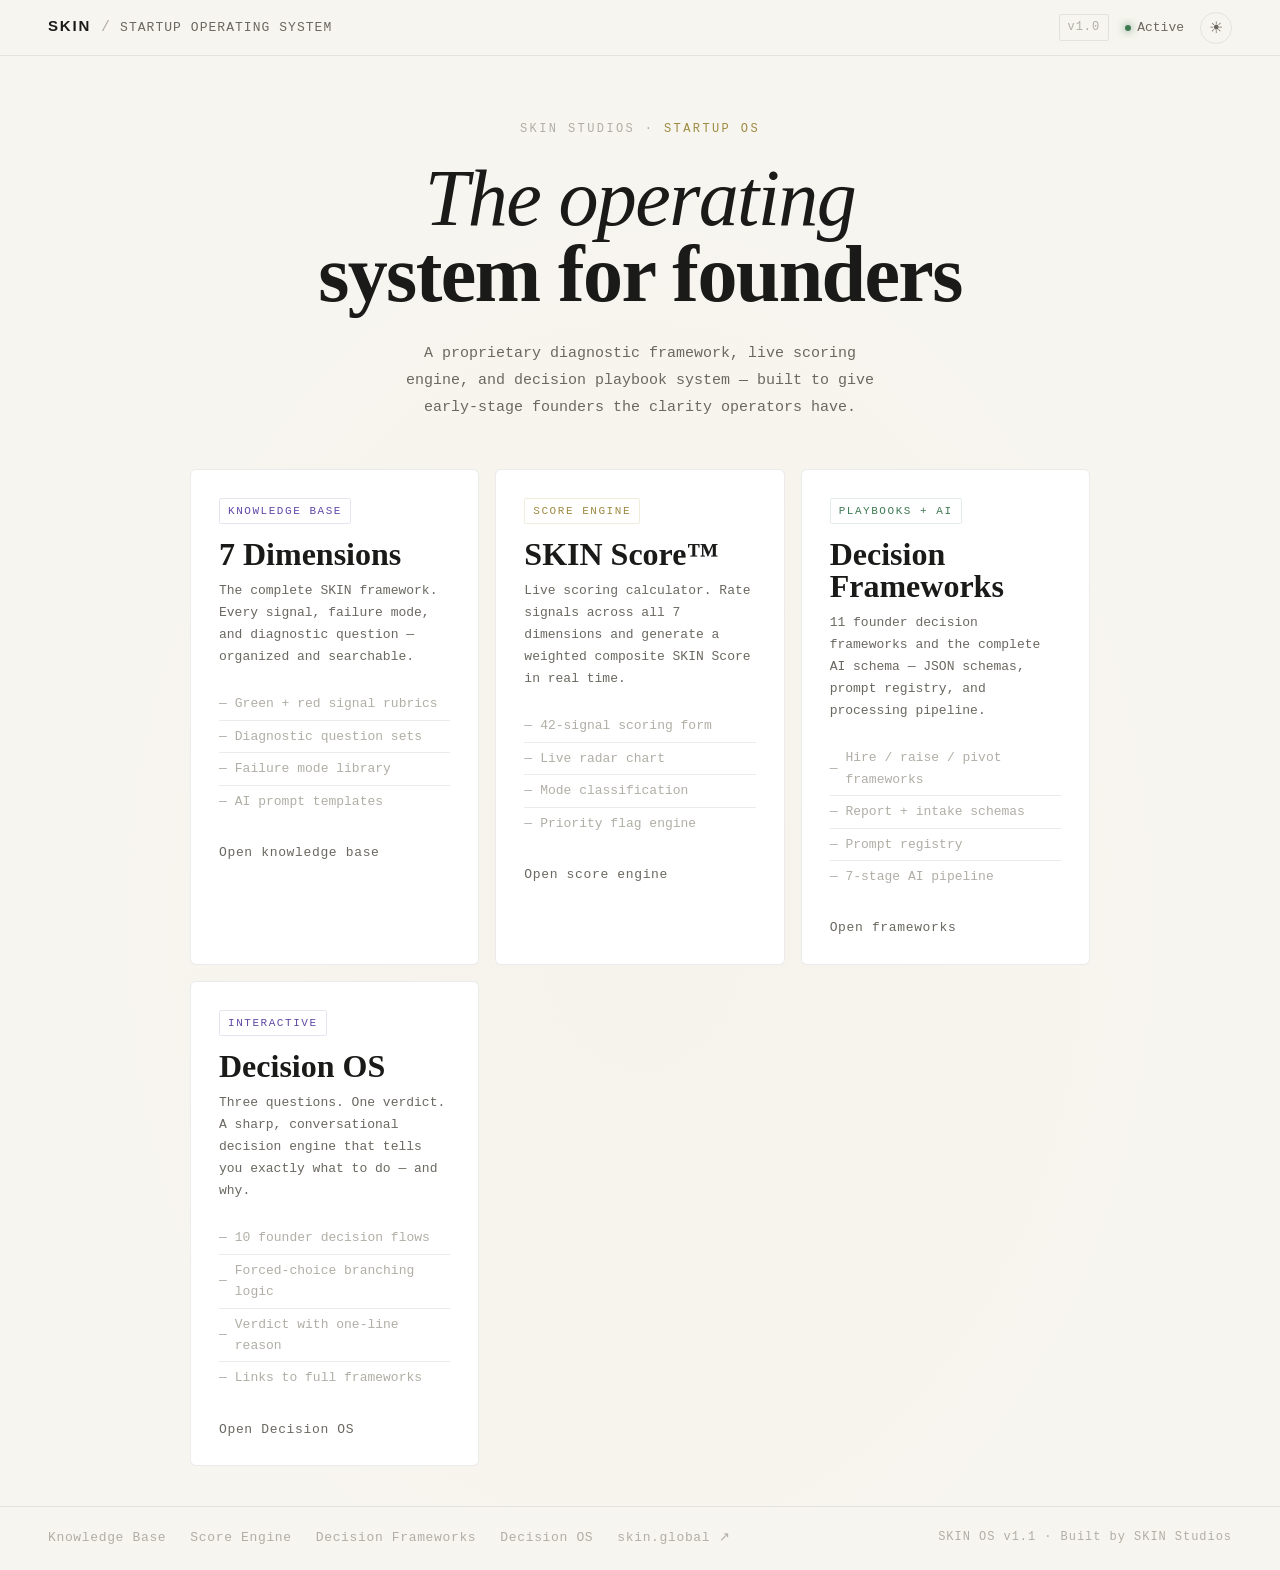
==== commit 09aca873: "Add files via upload Added a new section - real "Decision OS" Changed Decision OS to Framework" ====
--- a/index.html
+++ b/index.html
@@ -228,16 +228,32 @@
 
     <a href="skin-playbooks-schema.html" class="module" data-num="03">
       <div class="mod-tag tag-3">Playbooks + AI</div>
-      <div class="mod-title">Decision OS</div>
-      <div class="mod-desc">7 founder decision playbooks and the complete AI schema — JSON schemas, prompt registry, and processing pipeline.</div>
-      <ul class="mod-features">
-        <li>Hire / raise / pivot playbooks</li>
+      <div class="mod-title">Decision Frameworks</div>
+      <div class="mod-desc">11 founder decision frameworks and the complete AI schema — JSON schemas, prompt registry, and processing pipeline.</div>
+      <ul class="mod-features">
+        <li>Hire / raise / pivot frameworks</li>
         <li>Report + intake schemas</li>
         <li>Prompt registry</li>
         <li>7-stage AI pipeline</li>
       </ul>
       <div class="module-cta">
-        <span class="cta-label">Open playbooks</span>
+        <span class="cta-label">Open frameworks</span>
+        <span class="module-arrow">→</span>
+      </div>
+    </a>
+
+    <a href="skin-decision-os.html" class="module" data-num="04">
+      <div class="mod-tag tag-1">Interactive</div>
+      <div class="mod-title">Decision OS</div>
+      <div class="mod-desc">Three questions. One verdict. A sharp, conversational decision engine that tells you exactly what to do — and why.</div>
+      <ul class="mod-features">
+        <li>10 founder decision flows</li>
+        <li>Forced-choice branching logic</li>
+        <li>Verdict with one-line reason</li>
+        <li>Links to full frameworks</li>
+      </ul>
+      <div class="module-cta">
+        <span class="cta-label">Open Decision OS</span>
         <span class="module-arrow">→</span>
       </div>
     </a>
@@ -249,10 +265,11 @@
   <div class="bottom-links">
     <a href="skin-knowledge-base.html">Knowledge Base</a>
     <a href="skin-score-engine.html">Score Engine</a>
-    <a href="skin-playbooks-schema.html">Playbooks & Schema</a>
+    <a href="skin-playbooks-schema.html">Decision Frameworks</a>
+    <a href="skin-decision-os.html">Decision OS</a>
     <a href="https://skin.global" target="_blank">skin.global ↗</a>
   </div>
-  <div class="version">SKIN OS v1.0 · Built by SKIN Studios</div>
+  <div class="version">SKIN OS v1.1 · Built by SKIN Studios</div>
 </footer>
 
 <script src="skin-os.js"></script>
--- a/skin-os.css
+++ b/skin-os.css
@@ -183,7 +183,7 @@
   background: var(--bg);
   color: var(--text);
   font-family: var(--mono);
-  font-size: 17px;
+  font-size: 15px;
   line-height: 1.65;
   min-height: 100vh;
   overflow-x: hidden;
@@ -249,7 +249,7 @@
 .logo {
   font-family: var(--sans);
   font-weight: 800;
-  font-size: 17px;
+  font-size: 16px;
   letter-spacing: 0.12em;
   color: var(--text);
 }
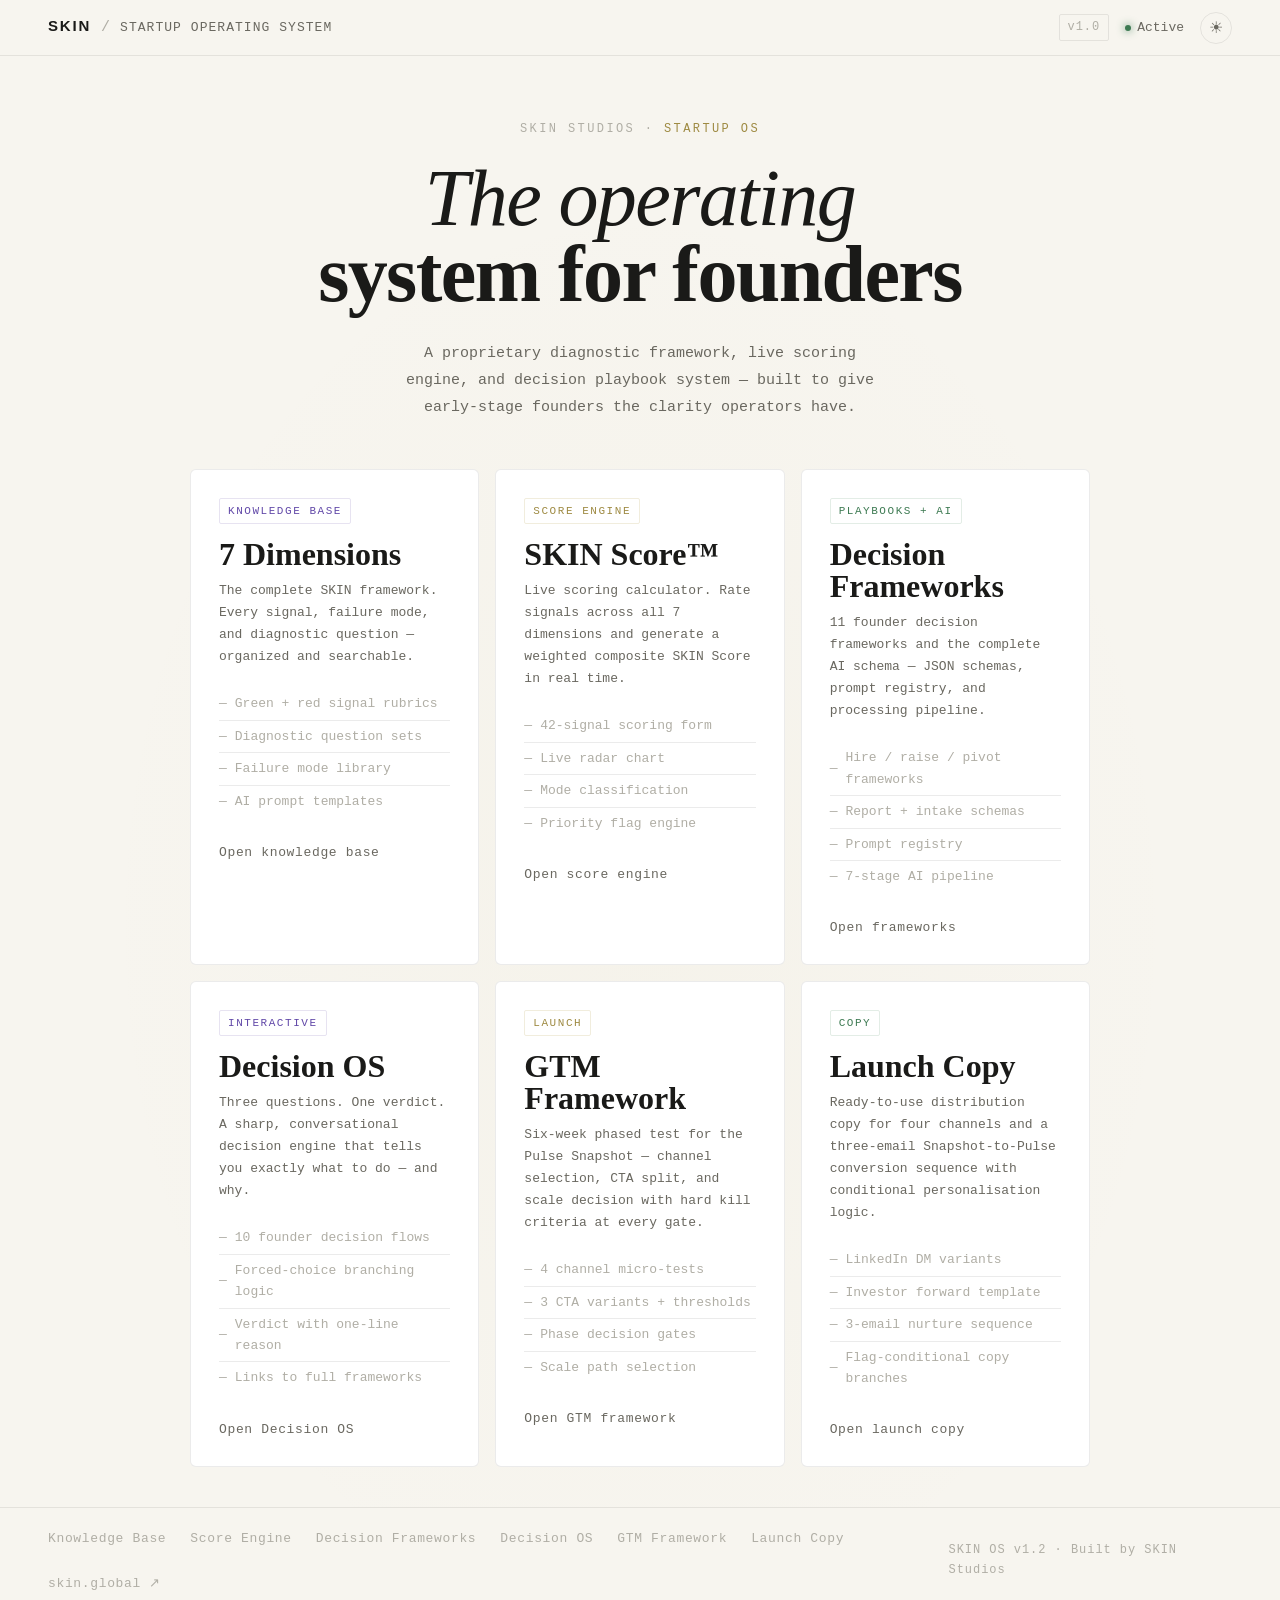
==== commit 36908907: "Updated index for GTM" ====
--- a/index.html
+++ b/index.html
@@ -149,7 +149,7 @@
   display: flex; align-items: center; justify-content: space-between;
   flex-shrink: 0;
 }
-.bottom-links { display: flex; gap: 24px; }
+.bottom-links { display: flex; gap: 24px; flex-wrap: wrap; }
 .bottom-links a {
   font-size: 13px; color: var(--text-dim); text-decoration: none;
   letter-spacing: 0.05em; transition: color 0.15s;
@@ -258,6 +258,38 @@
       </div>
     </a>
 
+    <a href="skin-pulse-gtm.html" class="module" data-num="05">
+      <div class="mod-tag tag-2">Launch</div>
+      <div class="mod-title">GTM Framework</div>
+      <div class="mod-desc">Six-week phased test for the Pulse Snapshot — channel selection, CTA split, and scale decision with hard kill criteria at every gate.</div>
+      <ul class="mod-features">
+        <li>4 channel micro-tests</li>
+        <li>3 CTA variants + thresholds</li>
+        <li>Phase decision gates</li>
+        <li>Scale path selection</li>
+      </ul>
+      <div class="module-cta">
+        <span class="cta-label">Open GTM framework</span>
+        <span class="module-arrow">→</span>
+      </div>
+    </a>
+
+    <a href="skin-pulse-copy.html" class="module" data-num="06">
+      <div class="mod-tag tag-3">Copy</div>
+      <div class="mod-title">Launch Copy</div>
+      <div class="mod-desc">Ready-to-use distribution copy for four channels and a three-email Snapshot-to-Pulse conversion sequence with conditional personalisation logic.</div>
+      <ul class="mod-features">
+        <li>LinkedIn DM variants</li>
+        <li>Investor forward template</li>
+        <li>3-email nurture sequence</li>
+        <li>Flag-conditional copy branches</li>
+      </ul>
+      <div class="module-cta">
+        <span class="cta-label">Open launch copy</span>
+        <span class="module-arrow">→</span>
+      </div>
+    </a>
+
   </div>
 </main>
 
@@ -267,9 +299,11 @@
     <a href="skin-score-engine.html">Score Engine</a>
     <a href="skin-playbooks-schema.html">Decision Frameworks</a>
     <a href="skin-decision-os.html">Decision OS</a>
+    <a href="skin-pulse-gtm.html">GTM Framework</a>
+    <a href="skin-pulse-copy.html">Launch Copy</a>
     <a href="https://skin.global" target="_blank">skin.global ↗</a>
   </div>
-  <div class="version">SKIN OS v1.1 · Built by SKIN Studios</div>
+  <div class="version">SKIN OS v1.2 · Built by SKIN Studios</div>
 </footer>
 
 <script src="skin-os.js"></script>
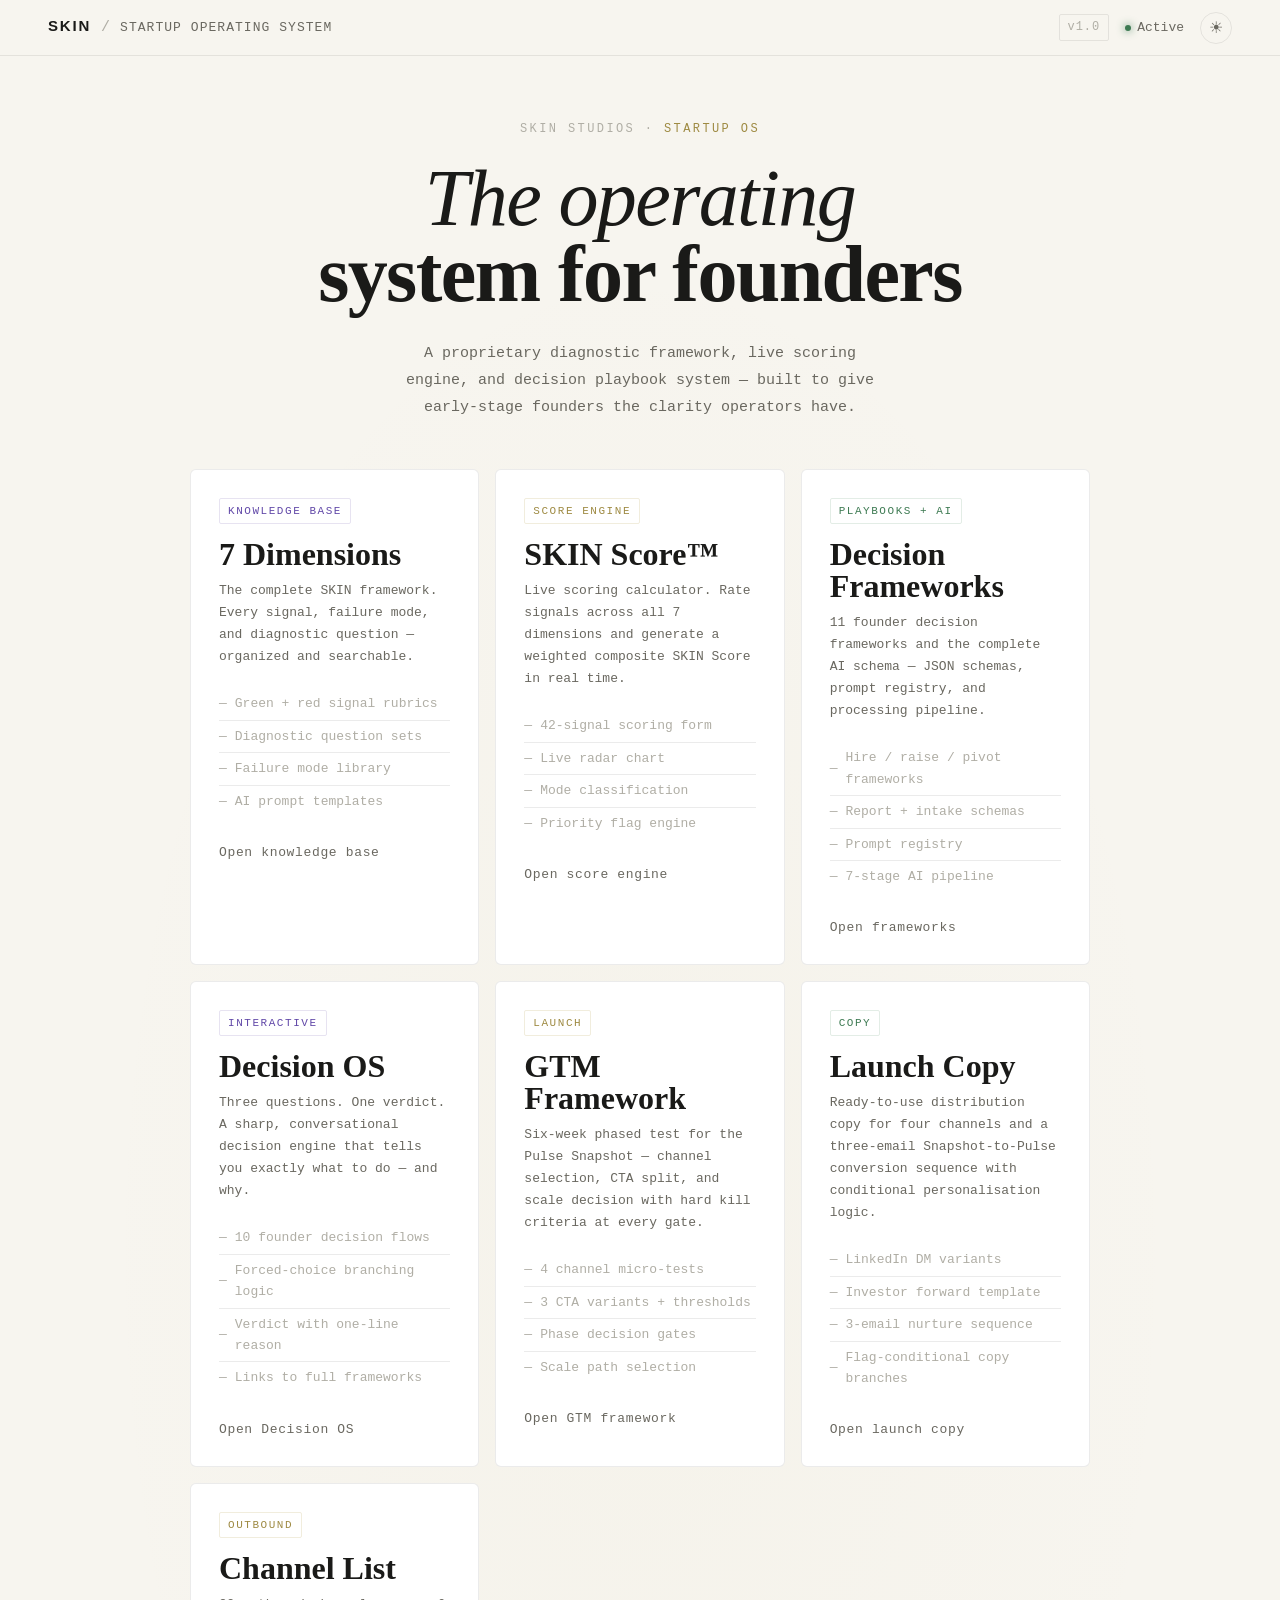
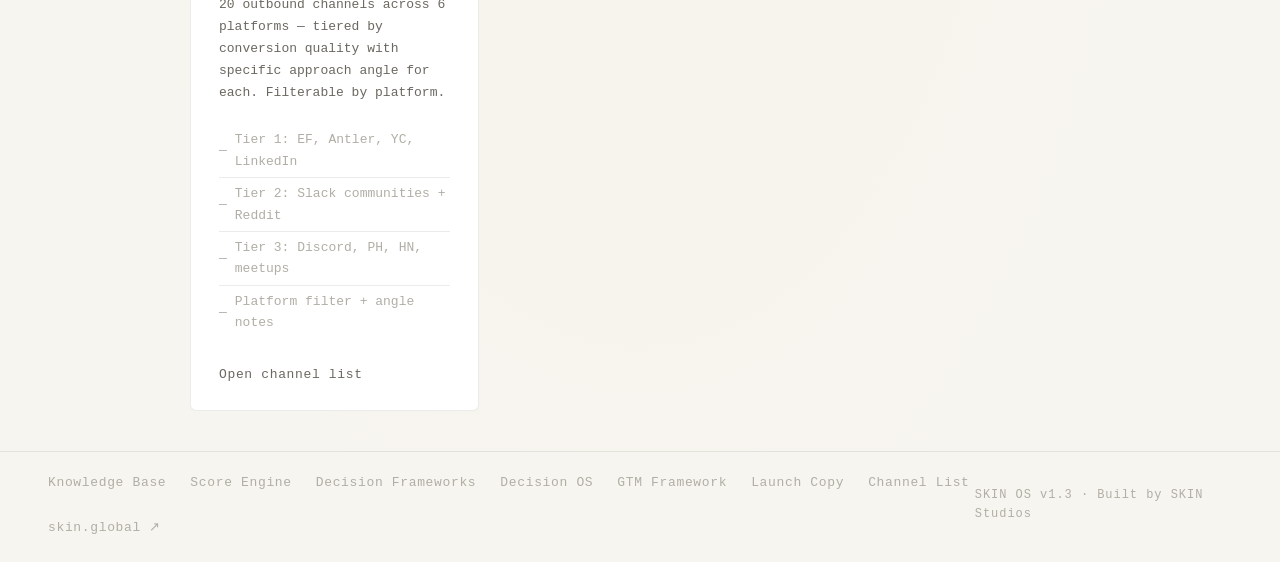
==== commit 4d586d84: "Add files via upload" ====
--- a/index.html
+++ b/index.html
@@ -290,6 +290,22 @@
       </div>
     </a>
 
+    <a href="skin-pulse-outbound.html" class="module" data-num="07">
+      <div class="mod-tag tag-2">Outbound</div>
+      <div class="mod-title">Channel List</div>
+      <div class="mod-desc">20 outbound channels across 6 platforms — tiered by conversion quality with specific approach angle for each. Filterable by platform.</div>
+      <ul class="mod-features">
+        <li>Tier 1: EF, Antler, YC, LinkedIn</li>
+        <li>Tier 2: Slack communities + Reddit</li>
+        <li>Tier 3: Discord, PH, HN, meetups</li>
+        <li>Platform filter + angle notes</li>
+      </ul>
+      <div class="module-cta">
+        <span class="cta-label">Open channel list</span>
+        <span class="module-arrow">→</span>
+      </div>
+    </a>
+
   </div>
 </main>
 
@@ -301,9 +317,10 @@
     <a href="skin-decision-os.html">Decision OS</a>
     <a href="skin-pulse-gtm.html">GTM Framework</a>
     <a href="skin-pulse-copy.html">Launch Copy</a>
+    <a href="skin-pulse-outbound.html">Channel List</a>
     <a href="https://skin.global" target="_blank">skin.global ↗</a>
   </div>
-  <div class="version">SKIN OS v1.2 · Built by SKIN Studios</div>
+  <div class="version">SKIN OS v1.3 · Built by SKIN Studios</div>
 </footer>
 
 <script src="skin-os.js"></script>
